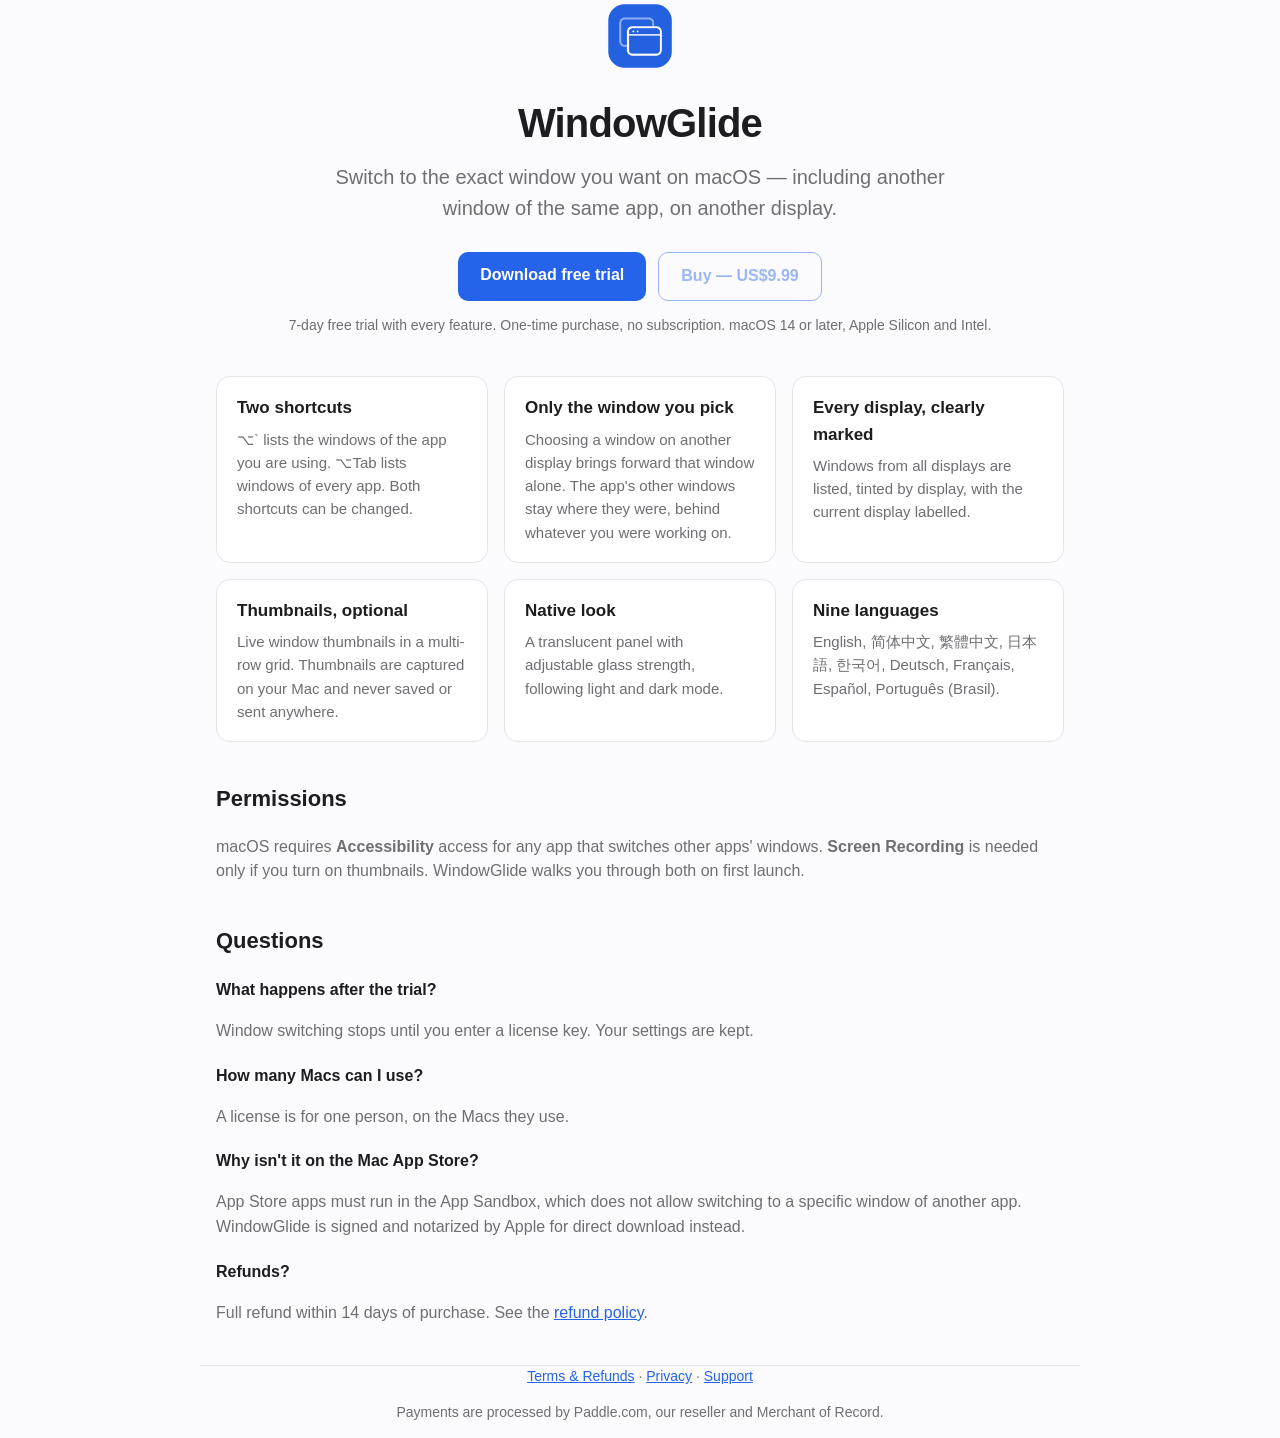
==== index.html @ 1d850248 "Product page, terms and privacy Co-Authored-By: Claude Opus 4.8 <noreply@anthropic.com>" ====
<!doctype html>
<html lang="en">
<head>
<meta charset="utf-8">
<meta name="viewport" content="width=device-width, initial-scale=1">
<title>WindowGlide — Switch to the exact window</title>
<meta name="description" content="A window switcher for macOS: one shortcut for the current app's windows, another for every app. Brings forward only the window you pick, even across displays.">
<link rel="stylesheet" href="style.css">
<link rel="icon" href="icon.png">
</head>
<body>
<header class="wrap">
  <img src="icon.png" alt="" width="72" height="72">
  <h1>WindowGlide</h1>
  <p class="lead">Switch to the exact window you want on macOS — including another window of the same app, on another display.</p>
  <p class="actions">
    <a class="button" id="download" href="https://github.com/duboislee/windowglide/releases/latest">Download free trial</a>
    <a class="button secondary" id="buy" aria-disabled="true">Buy — US$9.99</a>
  </p>
  <p class="note">7-day free trial with every feature. One-time purchase, no subscription. macOS 14 or later, Apple Silicon and Intel.</p>
</header>

<main class="wrap">
  <section class="features">
    <div>
      <h2>Two shortcuts</h2>
      <p>⌥` lists the windows of the app you are using. ⌥Tab lists windows of every app. Both shortcuts can be changed.</p>
    </div>
    <div>
      <h2>Only the window you pick</h2>
      <p>Choosing a window on another display brings forward that window alone. The app's other windows stay where they were, behind whatever you were working on.</p>
    </div>
    <div>
      <h2>Every display, clearly marked</h2>
      <p>Windows from all displays are listed, tinted by display, with the current display labelled.</p>
    </div>
    <div>
      <h2>Thumbnails, optional</h2>
      <p>Live window thumbnails in a multi-row grid. Thumbnails are captured on your Mac and never saved or sent anywhere.</p>
    </div>
    <div>
      <h2>Native look</h2>
      <p>A translucent panel with adjustable glass strength, following light and dark mode.</p>
    </div>
    <div>
      <h2>Nine languages</h2>
      <p>English, 简体中文, 繁體中文, 日本語, 한국어, Deutsch, Français, Español, Português (Brasil).</p>
    </div>
  </section>

  <section>
    <h2>Permissions</h2>
    <p>macOS requires <b>Accessibility</b> access for any app that switches other apps' windows. <b>Screen Recording</b> is needed only if you turn on thumbnails. WindowGlide walks you through both on first launch.</p>
  </section>

  <section>
    <h2>Questions</h2>
    <h3>What happens after the trial?</h3>
    <p>Window switching stops until you enter a license key. Your settings are kept.</p>
    <h3>How many Macs can I use?</h3>
    <p>A license is for one person, on the Macs they use.</p>
    <h3>Why isn't it on the Mac App Store?</h3>
    <p>App Store apps must run in the App Sandbox, which does not allow switching to a specific window of another app. WindowGlide is signed and notarized by Apple for direct download instead.</p>
    <h3>Refunds?</h3>
    <p>Full refund within 14 days of purchase. See the <a href="terms.html#refunds">refund policy</a>.</p>
  </section>
</main>

<footer class="wrap">
  <a href="terms.html">Terms &amp; Refunds</a> · <a href="privacy.html">Privacy</a> · <a href="mailto:SUPPORT_EMAIL">Support</a>
  <p>Payments are processed by Paddle.com, our reseller and Merchant of Record.</p>
</footer>
</body>
</html>
---- style.css ----
:root {
  --bg: #fbfbfd; --fg: #1d1d1f; --muted: #6e6e73; --card: #ffffff; --line: #e5e5ea; --accent: #2563eb;
  color-scheme: light dark;
}
@media (prefers-color-scheme: dark) {
  :root { --bg: #111113; --fg: #f5f5f7; --muted: #a1a1a6; --card: #1c1c1f; --line: #2c2c30; --accent: #5b8cff; }
}
* { box-sizing: border-box; }
body { margin: 0; background: var(--bg); color: var(--fg);
  font: 16px/1.55 -apple-system, BlinkMacSystemFont, "Helvetica Neue", "PingFang SC", sans-serif; }
.wrap { max-width: 880px; margin: 0 auto; padding: 0 16px; }
header { text-align: center; padding: 64px 16px 32px; }
header img { border-radius: 16px; }
h1 { font-size: 40px; margin: 12px 0 8px; letter-spacing: -0.02em; }
.lead { font-size: 20px; color: var(--muted); max-width: 620px; margin: 0 auto; }
.actions { display: flex; gap: 12px; justify-content: center; flex-wrap: wrap; margin: 28px 0 12px; }
.button { display: inline-block; padding: 11px 22px; border-radius: 10px; background: var(--accent); color: #fff;
  text-decoration: none; font-weight: 600; }
.button.secondary { background: transparent; color: var(--accent); border: 1px solid var(--accent); }
.button[aria-disabled="true"] { opacity: .45; pointer-events: none; }
.note { color: var(--muted); font-size: 14px; }
main section { margin: 40px 0; }
.features { display: grid; grid-template-columns: repeat(auto-fit, minmax(240px, 1fr)); gap: 16px; }
.features div { background: var(--card); border: 1px solid var(--line); border-radius: 14px; padding: 18px 20px; }
.features h2 { font-size: 17px; margin: 0 0 6px; }
.features p { margin: 0; color: var(--muted); font-size: 15px; }
h2 { font-size: 22px; } h3 { font-size: 16px; margin: 20px 0 4px; }
main p, .doc p, .doc li { color: var(--muted); }
a { color: var(--accent); }
footer { border-top: 1px solid var(--line); padding: 24px 16px 48px; color: var(--muted); font-size: 14px; text-align: center; }
.doc { padding: 48px 16px; } .doc h1 { font-size: 30px; }
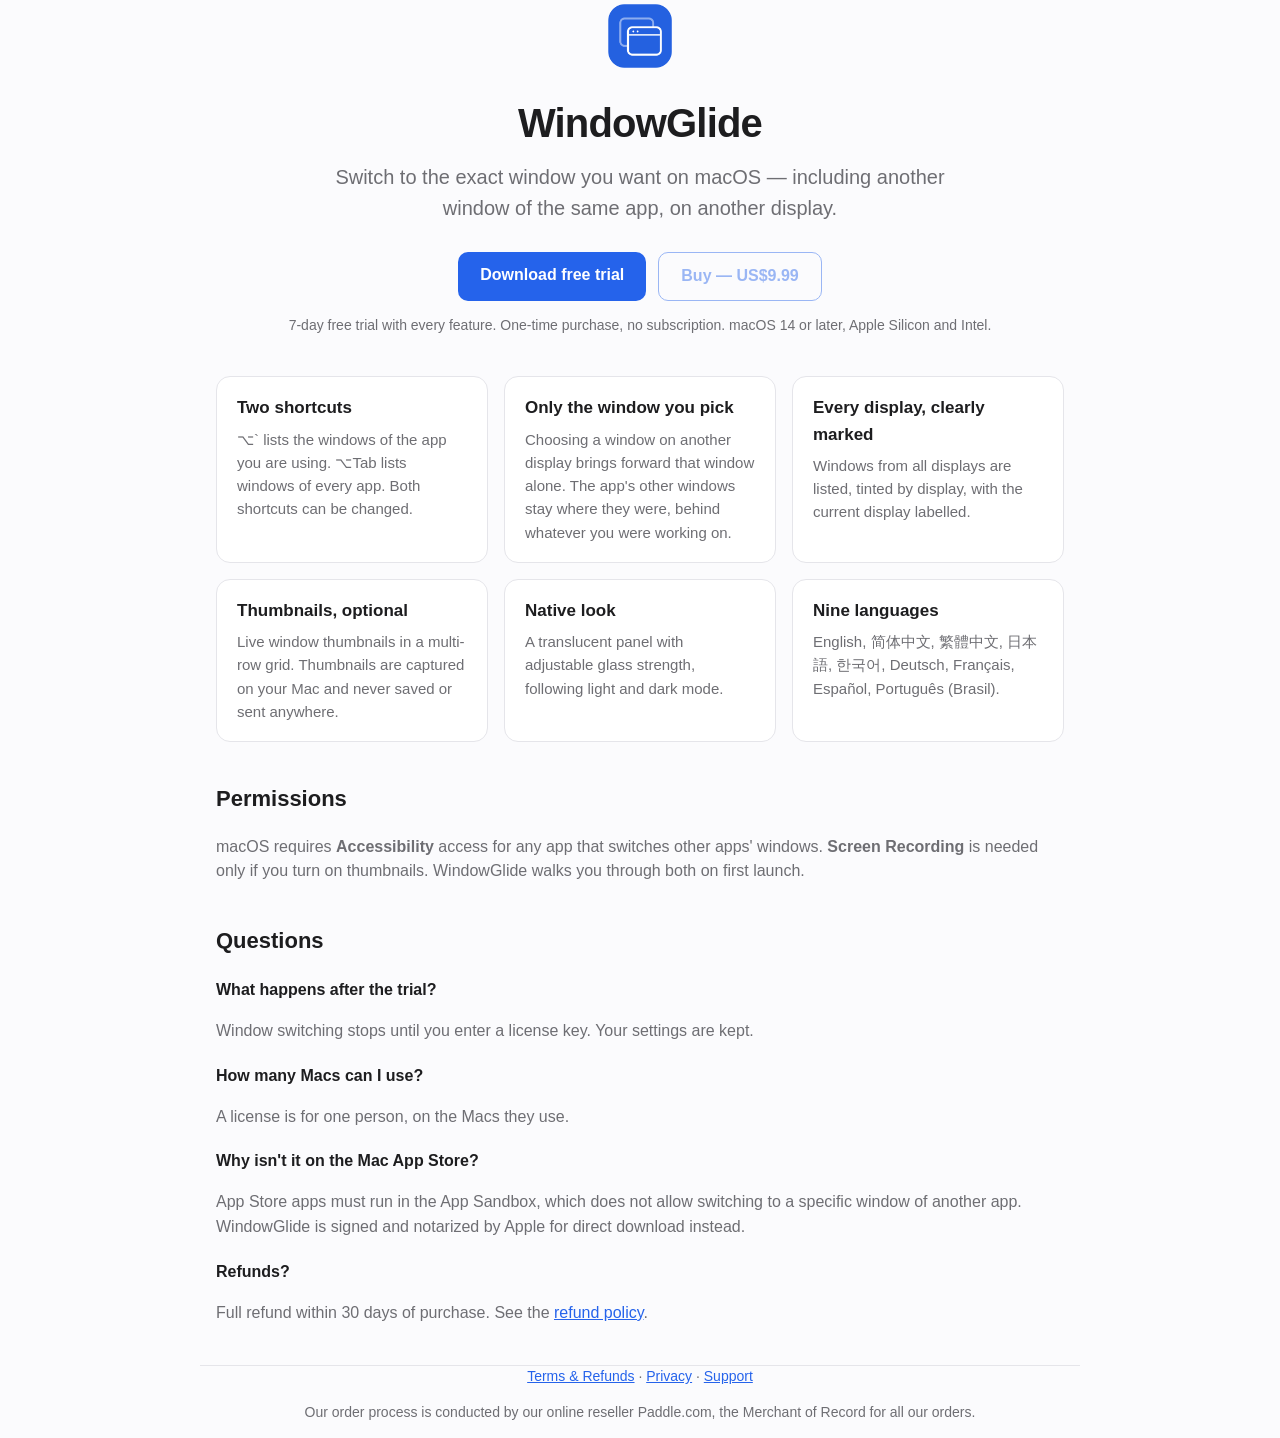
==== commit c30a338a: "Seller name, Paddle reseller clause, 30-day refunds Co-Authored-By: Claude Opus 4.8 <noreply@anthrop" ====
--- a/index.html
+++ b/index.html
@@ -62,13 +62,13 @@
     <h3>Why isn't it on the Mac App Store?</h3>
     <p>App Store apps must run in the App Sandbox, which does not allow switching to a specific window of another app. WindowGlide is signed and notarized by Apple for direct download instead.</p>
     <h3>Refunds?</h3>
-    <p>Full refund within 14 days of purchase. See the <a href="terms.html#refunds">refund policy</a>.</p>
+    <p>Full refund within 30 days of purchase. See the <a href="terms.html#refunds">refund policy</a>.</p>
   </section>
 </main>
 
 <footer class="wrap">
-  <a href="terms.html">Terms &amp; Refunds</a> · <a href="privacy.html">Privacy</a> · <a href="mailto:SUPPORT_EMAIL">Support</a>
-  <p>Payments are processed by Paddle.com, our reseller and Merchant of Record.</p>
+  <a href="terms.html">Terms &amp; Refunds</a> · <a href="privacy.html">Privacy</a> · <a href="mailto:duboislee1988@gmail.com">Support</a>
+  <p>Our order process is conducted by our online reseller Paddle.com, the Merchant of Record for all our orders.</p>
 </footer>
 </body>
 </html>
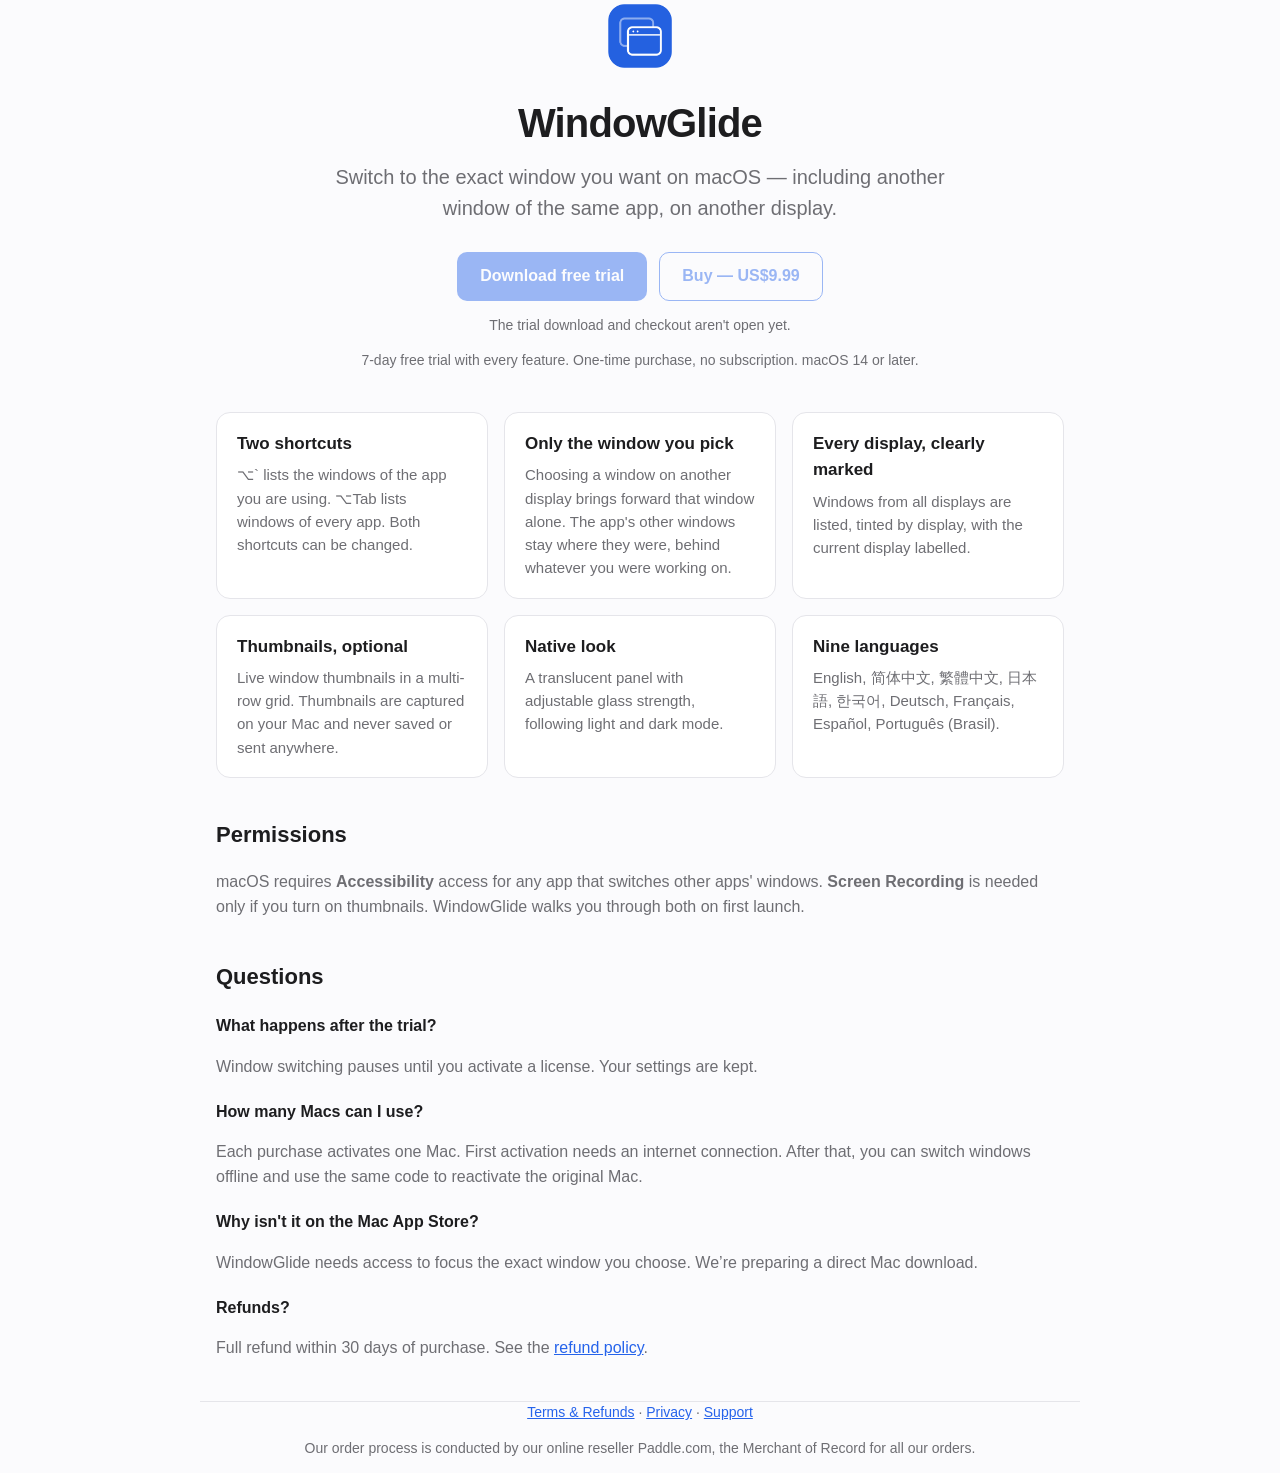
==== commit f2c6f0a5: "Prepare WindowGlide site for Paddle review" ====
--- a/index.html
+++ b/index.html
@@ -5,7 +5,7 @@
 <meta name="viewport" content="width=device-width, initial-scale=1">
 <title>WindowGlide — Switch to the exact window</title>
 <meta name="description" content="A window switcher for macOS: one shortcut for the current app's windows, another for every app. Brings forward only the window you pick, even across displays.">
-<link rel="stylesheet" href="style.css">
+<link rel="stylesheet" href="style.css?v=3">
 <link rel="icon" href="icon.png">
 </head>
 <body>
@@ -14,10 +14,11 @@
   <h1>WindowGlide</h1>
   <p class="lead">Switch to the exact window you want on macOS — including another window of the same app, on another display.</p>
   <p class="actions">
-    <a class="button" id="download" href="https://github.com/duboislee/windowglide/releases/latest">Download free trial</a>
-    <a class="button secondary" id="buy" aria-disabled="true">Buy — US$9.99</a>
+    <a class="button" id="download" role="link" aria-disabled="true">Download free trial</a>
+    <button class="button secondary" id="buy" type="button" disabled>Buy — US$9.99</button>
   </p>
-  <p class="note">7-day free trial with every feature. One-time purchase, no subscription. macOS 14 or later, Apple Silicon and Intel.</p>
+  <p id="buy-status" class="note" role="status">The trial download and checkout aren't open yet.</p>
+  <p class="note">7-day free trial with every feature. One-time purchase, no subscription. macOS 14 or later.</p>
 </header>
 
 <main class="wrap">
@@ -56,11 +57,11 @@
   <section>
     <h2>Questions</h2>
     <h3>What happens after the trial?</h3>
-    <p>Window switching stops until you enter a license key. Your settings are kept.</p>
+    <p>Window switching pauses until you activate a license. Your settings are kept.</p>
     <h3>How many Macs can I use?</h3>
-    <p>A license is for one person, on the Macs they use.</p>
+    <p>Each purchase activates one Mac. First activation needs an internet connection. After that, you can switch windows offline and use the same code to reactivate the original Mac.</p>
     <h3>Why isn't it on the Mac App Store?</h3>
-    <p>App Store apps must run in the App Sandbox, which does not allow switching to a specific window of another app. WindowGlide is signed and notarized by Apple for direct download instead.</p>
+    <p>WindowGlide needs access to focus the exact window you choose. We’re preparing a direct Mac download.</p>
     <h3>Refunds?</h3>
     <p>Full refund within 30 days of purchase. See the <a href="terms.html#refunds">refund policy</a>.</p>
   </section>
@@ -70,5 +71,6 @@
   <a href="terms.html">Terms &amp; Refunds</a> · <a href="privacy.html">Privacy</a> · <a href="mailto:duboislee1988@gmail.com">Support</a>
   <p>Our order process is conducted by our online reseller Paddle.com, the Merchant of Record for all our orders.</p>
 </footer>
+<script type="module" src="checkout.js?v=4"></script>
 </body>
 </html>
--- a/style.css
+++ b/style.css
@@ -15,9 +15,9 @@
 .lead { font-size: 20px; color: var(--muted); max-width: 620px; margin: 0 auto; }
 .actions { display: flex; gap: 12px; justify-content: center; flex-wrap: wrap; margin: 28px 0 12px; }
 .button { display: inline-block; padding: 11px 22px; border-radius: 10px; background: var(--accent); color: #fff;
-  text-decoration: none; font-weight: 600; }
+  text-decoration: none; font: inherit; font-weight: 600; border: 1px solid transparent; cursor: pointer; }
 .button.secondary { background: transparent; color: var(--accent); border: 1px solid var(--accent); }
-.button[aria-disabled="true"] { opacity: .45; pointer-events: none; }
+.button[aria-disabled="true"], .button:disabled { opacity: .45; pointer-events: none; }
 .note { color: var(--muted); font-size: 14px; }
 main section { margin: 40px 0; }
 .features { display: grid; grid-template-columns: repeat(auto-fit, minmax(240px, 1fr)); gap: 16px; }
@@ -29,3 +29,4 @@
 a { color: var(--accent); }
 footer { border-top: 1px solid var(--line); padding: 24px 16px 48px; color: var(--muted); font-size: 14px; text-align: center; }
 .doc { padding: 48px 16px; } .doc h1 { font-size: 30px; }
+[hidden] { display: none !important; }
